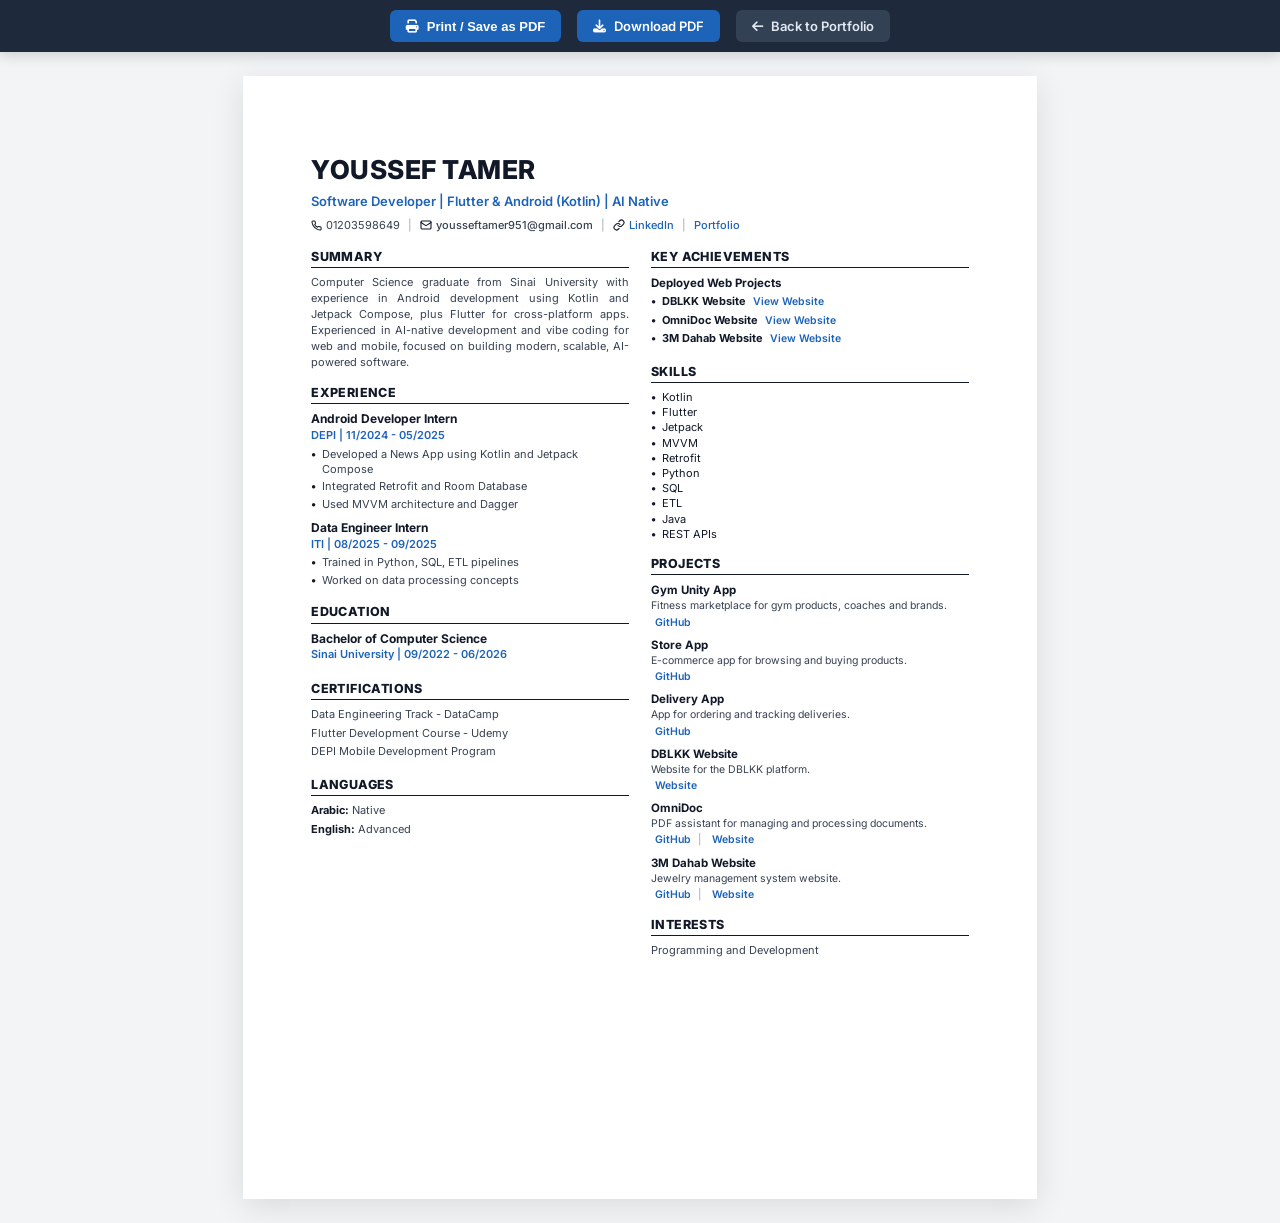
==== cv.html @ bf2a8c10 "feat: update CV with new resume, add printable cv.html, generated PDF, and update portfolio data" ====
<!DOCTYPE html>
<html lang="en">
<head>
  <meta charset="UTF-8">
  <meta name="viewport" content="width=device-width, initial-scale=1.0">
  <title>Youssef Tamer - CV / Resume</title>
  <link rel="preconnect" href="https://fonts.googleapis.com">
  <link rel="preconnect" href="https://fonts.gstatic.com" crossorigin>
  <link href="https://fonts.googleapis.com/css2?family=Inter:wght@400;500;600;700;800&display=swap" rel="stylesheet">
  <link rel="stylesheet" href="https://cdnjs.cloudflare.com/ajax/libs/font-awesome/6.4.0/css/all.min.css">
  <style>
    :root {
      --primary: #1d63b8;
      --primary-hover: #154c8f;
      --text-dark: #111827;
      --text-muted: #374151;
      --border-dark: #111827;
      --border-light: #e5e7eb;
      --bg: #ffffff;
    }

    * {
      box-sizing: border-box;
      margin: 0;
      padding: 0;
    }

    body {
      font-family: 'Inter', -apple-system, BlinkMacSystemFont, 'Segoe UI', Roboto, sans-serif;
      background-color: #f3f4f6;
      color: var(--text-dark);
      line-height: 1.4;
      font-size: 11.5px;
      -webkit-font-smoothing: antialiased;
    }

    /* Floating action toolbar for web view */
    .action-toolbar {
      position: sticky;
      top: 0;
      z-index: 100;
      background: #1e293b;
      color: #fff;
      padding: 10px 20px;
      display: flex;
      justify-content: center;
      gap: 16px;
      box-shadow: 0 4px 12px rgba(0,0,0,0.15);
    }

    .action-btn {
      display: inline-flex;
      align-items: center;
      gap: 8px;
      padding: 7px 16px;
      border-radius: 6px;
      font-size: 13px;
      font-weight: 600;
      text-decoration: none;
      cursor: pointer;
      border: none;
      transition: all 0.2s ease;
    }

    .btn-primary {
      background: var(--primary);
      color: #fff;
    }

    .btn-primary:hover {
      background: var(--primary-hover);
    }

    .btn-secondary {
      background: #334155;
      color: #e2e8f0;
    }

    .btn-secondary:hover {
      background: #475569;
    }

    /* CV Document Container */
    .page-container {
      width: 210mm;
      min-height: 297mm;
      margin: 24px auto;
      background: #ffffff;
      padding: 20mm 18mm;
      box-shadow: 0 8px 30px rgba(0, 0, 0, 0.1);
      position: relative;
    }

    /* Header Section */
    .cv-header {
      margin-bottom: 14px;
    }

    .cv-name {
      font-size: 26px;
      font-weight: 800;
      letter-spacing: 0.5px;
      color: var(--text-dark);
      margin-bottom: 4px;
      text-transform: uppercase;
    }

    .cv-subtitle {
      font-size: 13px;
      font-weight: 600;
      color: var(--primary);
      margin-bottom: 8px;
    }

    .cv-contact {
      display: flex;
      flex-wrap: wrap;
      align-items: center;
      gap: 8px;
      font-size: 11px;
      color: var(--text-muted);
    }

    .cv-contact .sep {
      color: #9ca3af;
    }

    .cv-contact a {
      color: var(--primary);
      text-decoration: none;
      font-weight: 500;
    }

    .cv-contact a:hover {
      text-decoration: underline;
    }

    .cv-contact i {
      font-size: 11px;
      margin-right: 2px;
      color: var(--text-dark);
    }

    .cv-icon {
      display: inline-block;
      vertical-align: -1.5px;
      margin-right: 4px;
      color: var(--text-dark);
    }

    /* Two-Column Grid */
    .cv-grid {
      display: grid;
      grid-template-columns: 1fr 1fr;
      column-gap: 22px;
    }

    .column {
      display: flex;
      flex-direction: column;
      gap: 13px;
    }

    /* Section Styling */
    .section-title {
      font-size: 12.5px;
      font-weight: 800;
      text-transform: uppercase;
      letter-spacing: 0.4px;
      color: var(--text-dark);
      padding-bottom: 2px;
      border-bottom: 1.5px solid var(--border-dark);
      margin-bottom: 7px;
    }

    /* Summary */
    .summary-text {
      font-size: 11px;
      line-height: 1.45;
      color: var(--text-muted);
      text-align: justify;
    }

    /* Experience Items */
    .exp-item {
      margin-bottom: 8px;
    }

    .exp-item:last-child {
      margin-bottom: 0;
    }

    .item-title {
      font-size: 12px;
      font-weight: 700;
      color: var(--text-dark);
    }

    .item-meta {
      font-size: 11px;
      font-weight: 600;
      color: var(--primary);
      margin-bottom: 3px;
    }

    .item-bullets {
      list-style-type: none;
      padding-left: 0;
    }

    .item-bullets li {
      position: relative;
      padding-left: 11px;
      font-size: 11px;
      line-height: 1.4;
      color: var(--text-muted);
      margin-bottom: 2px;
    }

    .item-bullets li::before {
      content: "•";
      position: absolute;
      left: 0;
      color: var(--text-dark);
      font-weight: bold;
    }

    /* Education */
    .edu-item {
      margin-bottom: 4px;
    }

    /* Certifications & Languages & Interests */
    .simple-list {
      list-style: none;
      padding: 0;
    }

    .simple-list li {
      font-size: 11px;
      line-height: 1.45;
      color: var(--text-muted);
      margin-bottom: 2.5px;
    }

    .simple-list li strong {
      color: var(--text-dark);
    }

    /* Key Achievements */
    .subheading {
      font-size: 11.5px;
      font-weight: 700;
      color: var(--text-dark);
      margin-bottom: 3px;
    }

    .achievement-list {
      list-style: none;
      padding: 0;
    }

    .achievement-list li {
      position: relative;
      padding-left: 11px;
      font-size: 11px;
      line-height: 1.45;
      color: var(--text-dark);
      margin-bottom: 2.5px;
    }

    .achievement-list li::before {
      content: "•";
      position: absolute;
      left: 0;
      color: var(--text-dark);
      font-weight: bold;
    }

    .achievement-list a, .proj-links a {
      color: var(--primary);
      text-decoration: none;
      font-size: 10.5px;
      font-weight: 600;
      margin-left: 4px;
    }

    .achievement-list a:hover, .proj-links a:hover {
      text-decoration: underline;
    }

    /* Skills List */
    .skills-list {
      list-style: none;
      padding: 0;
    }

    .skills-list li {
      position: relative;
      padding-left: 11px;
      font-size: 11px;
      line-height: 1.38;
      color: var(--text-dark);
    }

    .skills-list li::before {
      content: "•";
      position: absolute;
      left: 0;
      color: var(--text-dark);
      font-weight: bold;
    }

    /* Projects */
    .proj-item {
      margin-bottom: 6.5px;
    }

    .proj-item:last-child {
      margin-bottom: 0;
    }

    .proj-title {
      font-size: 11.5px;
      font-weight: 700;
      color: var(--text-dark);
    }

    .proj-desc {
      font-size: 10.5px;
      color: var(--text-muted);
      line-height: 1.35;
      margin: 1px 0 2px 0;
    }

    .proj-links {
      font-size: 10.5px;
    }

    .proj-links .sep {
      color: #9ca3af;
      margin: 0 4px;
    }

    /* Print media styles */
    @media print {
      body {
        background: #ffffff;
        font-size: 10.5pt;
      }

      .action-toolbar {
        display: none !important;
      }

      .page-container {
        width: 100% !important;
        margin: 0 !important;
        padding: 12mm 14mm !important;
        box-shadow: none !important;
        border: none !important;
      }

      @page {
        size: A4 portrait;
        margin: 0;
      }
    }
  </style>
</head>
<body>

  <!-- Screen Toolbar -->
  <div class="action-toolbar">
    <button class="action-btn btn-primary" onclick="window.print()">
      <i class="fa-solid fa-print"></i> Print / Save as PDF
    </button>
    <a href="Youssef_Tamer_CV.pdf" class="action-btn btn-primary" download="Youssef_Tamer_CV.pdf">
      <i class="fa-solid fa-download"></i> Download PDF
    </a>
    <a href="index.html" class="action-btn btn-secondary">
      <i class="fa-solid fa-arrow-left"></i> Back to Portfolio
    </a>
  </div>

  <div class="page-container">
    <!-- Header -->
    <header class="cv-header">
      <h1 class="cv-name">Youssef Tamer</h1>
      <div class="cv-subtitle">Software Developer | Flutter & Android (Kotlin) | AI Native</div>
      <div class="cv-contact">
        <span><svg class="cv-icon" width="11" height="11" viewBox="0 0 24 24" fill="none" stroke="currentColor" stroke-width="2.2" stroke-linecap="round" stroke-linejoin="round"><path d="M22 16.92v3a2 2 0 0 1-2.18 2 19.79 19.79 0 0 1-8.63-3.07 19.5 19.5 0 0 1-6-6 19.79 19.79 0 0 1-3.07-8.67A2 2 0 0 1 4.11 2h3a2 2 0 0 1 2 1.72 12.84 12.84 0 0 0 .7 2.81 2 2 0 0 1-.45 2.11L8.09 9.91a16 16 0 0 0 6 6l1.27-1.27a2 2 0 0 1 2.11-.45 12.84 12.84 0 0 0 2.81.7A2 2 0 0 1 22 16.92z"></path></svg>01203598649</span>
        <span class="sep">|</span>
        <span><svg class="cv-icon" width="12" height="12" viewBox="0 0 24 24" fill="none" stroke="currentColor" stroke-width="2.2" stroke-linecap="round" stroke-linejoin="round"><rect width="20" height="16" x="2" y="4" rx="2"></rect><path d="m22 7-8.97 5.7a1.94 1.94 0 0 1-2.06 0L2 7"></path></svg><a href="mailto:yousseftamer951@gmail.com" style="color: inherit; text-decoration: none;">yousseftamer951@gmail.com</a></span>
        <span class="sep">|</span>
        <span><svg class="cv-icon" width="12" height="12" viewBox="0 0 24 24" fill="none" stroke="currentColor" stroke-width="2.2" stroke-linecap="round" stroke-linejoin="round"><path d="M10 13a5 5 0 0 0 7.54.54l3-3a5 5 0 0 0-7.07-7.07l-1.72 1.71"></path><path d="M14 11a5 5 0 0 0-7.54-.54l-3 3a5 5 0 0 0 7.07 7.07l1.71-1.71"></path></svg><a href="https://www.linkedin.com/in/youssef-tamer-169827248" target="_blank">LinkedIn</a></span>
        <span class="sep">|</span>
        <span><a href="index.html" target="_blank">Portfolio</a></span>
      </div>
    </header>

    <!-- Two-Column Layout -->
    <div class="cv-grid">
      <!-- Left Column -->
      <div class="column">
        <!-- Summary -->
        <section>
          <h2 class="section-title">Summary</h2>
          <p class="summary-text">
            Computer Science graduate from Sinai University with experience in Android development using Kotlin and Jetpack Compose, plus Flutter for cross-platform apps. Experienced in AI-native development and vibe coding for web and mobile, focused on building modern, scalable, AI-powered software.
          </p>
        </section>

        <!-- Experience -->
        <section>
          <h2 class="section-title">Experience</h2>
          
          <div class="exp-item">
            <div class="item-title">Android Developer Intern</div>
            <div class="item-meta">DEPI | 11/2024 - 05/2025</div>
            <ul class="item-bullets">
              <li>Developed a News App using Kotlin and Jetpack Compose</li>
              <li>Integrated Retrofit and Room Database</li>
              <li>Used MVVM architecture and Dagger</li>
            </ul>
          </div>

          <div class="exp-item">
            <div class="item-title">Data Engineer Intern</div>
            <div class="item-meta">ITI | 08/2025 - 09/2025</div>
            <ul class="item-bullets">
              <li>Trained in Python, SQL, ETL pipelines</li>
              <li>Worked on data processing concepts</li>
            </ul>
          </div>
        </section>

        <!-- Education -->
        <section>
          <h2 class="section-title">Education</h2>
          <div class="edu-item">
            <div class="item-title">Bachelor of Computer Science</div>
            <div class="item-meta">Sinai University | 09/2022 - 06/2026</div>
          </div>
        </section>

        <!-- Certifications -->
        <section>
          <h2 class="section-title">Certifications</h2>
          <ul class="simple-list">
            <li>Data Engineering Track - DataCamp</li>
            <li>Flutter Development Course - Udemy</li>
            <li>DEPI Mobile Development Program</li>
          </ul>
        </section>

        <!-- Languages -->
        <section>
          <h2 class="section-title">Languages</h2>
          <ul class="simple-list">
            <li><strong>Arabic:</strong> Native</li>
            <li><strong>English:</strong> Advanced</li>
          </ul>
        </section>
      </div>

      <!-- Right Column -->
      <div class="column">
        <!-- Key Achievements -->
        <section>
          <h2 class="section-title">Key Achievements</h2>
          <div class="subheading">Deployed Web Projects</div>
          <ul class="achievement-list">
            <li><strong>DBLKK Website</strong> <a href="https://dblkk-eg.vercel.app/" target="_blank">View Website</a></li>
            <li><strong>OmniDoc Website</strong> <a href="https://tayson202.github.io/pdf-assist/" target="_blank">View Website</a></li>
            <li><strong>3M Dahab Website</strong> <a href="https://jewelry-management-system-backend.vercel.app" target="_blank">View Website</a></li>
          </ul>
        </section>

        <!-- Skills -->
        <section>
          <h2 class="section-title">Skills</h2>
          <ul class="skills-list">
            <li>Kotlin</li>
            <li>Flutter</li>
            <li>Jetpack</li>
            <li>MVVM</li>
            <li>Retrofit</li>
            <li>Python</li>
            <li>SQL</li>
            <li>ETL</li>
            <li>Java</li>
            <li>REST APIs</li>
          </ul>
        </section>

        <!-- Projects -->
        <section>
          <h2 class="section-title">Projects</h2>

          <div class="proj-item">
            <div class="proj-title">Gym Unity App</div>
            <p class="proj-desc">Fitness marketplace for gym products, coaches and brands.</p>
            <div class="proj-links">
              <a href="https://github.com/tayson202" target="_blank">GitHub</a>
            </div>
          </div>

          <div class="proj-item">
            <div class="proj-title">Store App</div>
            <p class="proj-desc">E-commerce app for browsing and buying products.</p>
            <div class="proj-links">
              <a href="https://github.com/tayson202" target="_blank">GitHub</a>
            </div>
          </div>

          <div class="proj-item">
            <div class="proj-title">Delivery App</div>
            <p class="proj-desc">App for ordering and tracking deliveries.</p>
            <div class="proj-links">
              <a href="https://github.com/tayson202" target="_blank">GitHub</a>
            </div>
          </div>

          <div class="proj-item">
            <div class="proj-title">DBLKK Website</div>
            <p class="proj-desc">Website for the DBLKK platform.</p>
            <div class="proj-links">
              <a href="https://dblkk-eg.vercel.app/" target="_blank">Website</a>
            </div>
          </div>

          <div class="proj-item">
            <div class="proj-title">OmniDoc</div>
            <p class="proj-desc">PDF assistant for managing and processing documents.</p>
            <div class="proj-links">
              <a href="https://github.com/tayson202/pdf-assist" target="_blank">GitHub</a>
              <span class="sep">|</span>
              <a href="https://tayson202.github.io/pdf-assist/" target="_blank">Website</a>
            </div>
          </div>

          <div class="proj-item">
            <div class="proj-title">3M Dahab Website</div>
            <p class="proj-desc">Jewelry management system website.</p>
            <div class="proj-links">
              <a href="https://github.com/tayson202" target="_blank">GitHub</a>
              <span class="sep">|</span>
              <a href="https://jewelry-management-system-backend.vercel.app" target="_blank">Website</a>
            </div>
          </div>
        </section>

        <!-- Interests -->
        <section>
          <h2 class="section-title">Interests</h2>
          <p class="summary-text">Programming and Development</p>
        </section>
      </div>
    </div>
  </div>

</body>
</html>
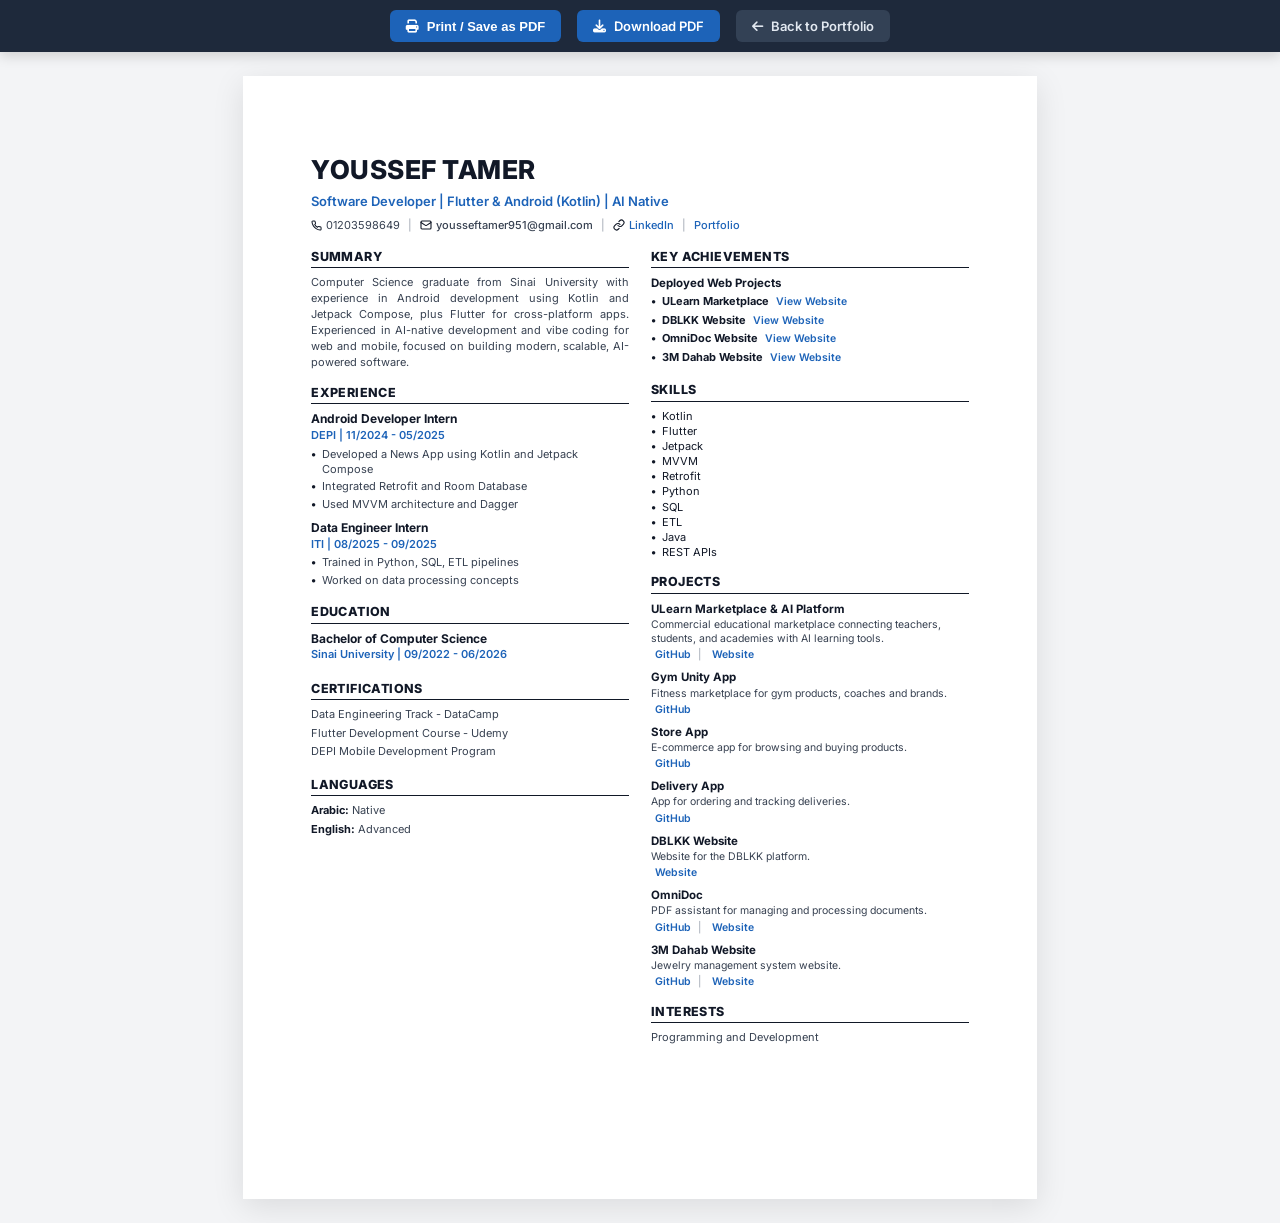
==== commit 1a980956: "Add ULearn educational marketplace project and assets to portfolio and CV" ====
--- a/cv.html
+++ b/cv.html
@@ -471,6 +471,7 @@
           <h2 class="section-title">Key Achievements</h2>
           <div class="subheading">Deployed Web Projects</div>
           <ul class="achievement-list">
+            <li><strong>ULearn Marketplace</strong> <a href="https://ul-theta.vercel.app" target="_blank">View Website</a></li>
             <li><strong>DBLKK Website</strong> <a href="https://dblkk-eg.vercel.app/" target="_blank">View Website</a></li>
             <li><strong>OmniDoc Website</strong> <a href="https://tayson202.github.io/pdf-assist/" target="_blank">View Website</a></li>
             <li><strong>3M Dahab Website</strong> <a href="https://jewelry-management-system-backend.vercel.app" target="_blank">View Website</a></li>
@@ -499,6 +500,16 @@
           <h2 class="section-title">Projects</h2>
 
           <div class="proj-item">
+            <div class="proj-title">ULearn Marketplace & AI Platform</div>
+            <p class="proj-desc">Commercial educational marketplace connecting teachers, students, and academies with AI learning tools.</p>
+            <div class="proj-links">
+              <a href="https://github.com/tayson202" target="_blank">GitHub</a>
+              <span class="sep">|</span>
+              <a href="https://ul-theta.vercel.app" target="_blank">Website</a>
+            </div>
+          </div>
+
+          <div class="proj-item">
             <div class="proj-title">Gym Unity App</div>
             <p class="proj-desc">Fitness marketplace for gym products, coaches and brands.</p>
             <div class="proj-links">
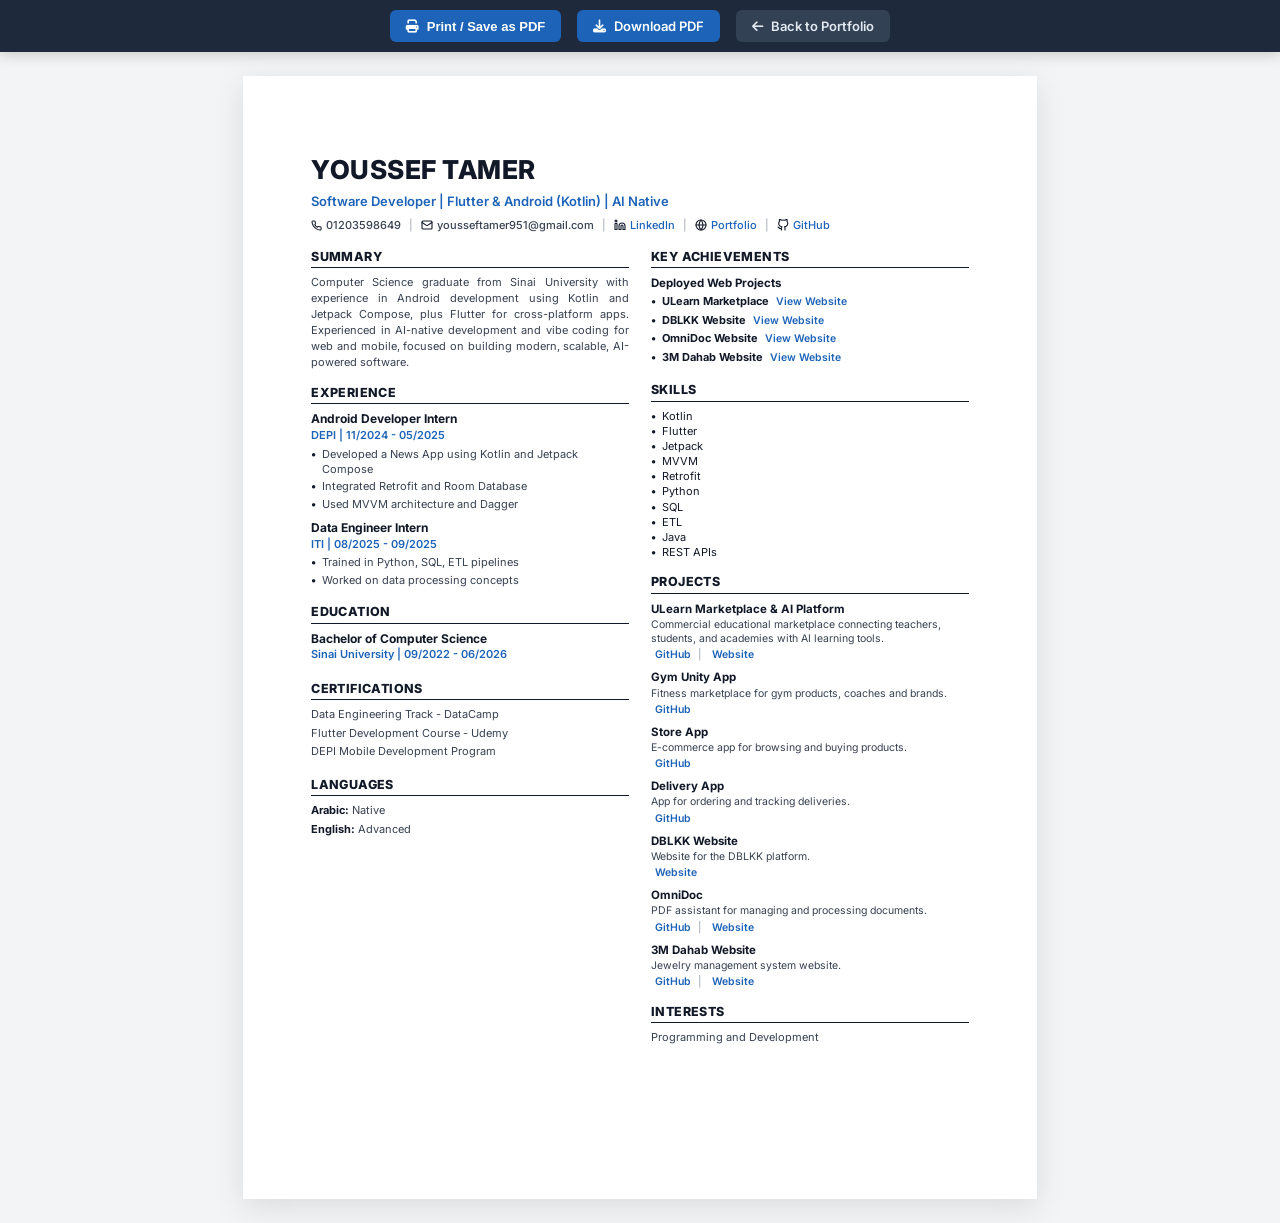
==== commit 4089cc8b: "fix(cv): fix portfolio & linkedin links and regenerate CV PDF" ====
--- a/cv.html
+++ b/cv.html
@@ -389,13 +389,15 @@
       <h1 class="cv-name">Youssef Tamer</h1>
       <div class="cv-subtitle">Software Developer | Flutter & Android (Kotlin) | AI Native</div>
       <div class="cv-contact">
-        <span><svg class="cv-icon" width="11" height="11" viewBox="0 0 24 24" fill="none" stroke="currentColor" stroke-width="2.2" stroke-linecap="round" stroke-linejoin="round"><path d="M22 16.92v3a2 2 0 0 1-2.18 2 19.79 19.79 0 0 1-8.63-3.07 19.5 19.5 0 0 1-6-6 19.79 19.79 0 0 1-3.07-8.67A2 2 0 0 1 4.11 2h3a2 2 0 0 1 2 1.72 12.84 12.84 0 0 0 .7 2.81 2 2 0 0 1-.45 2.11L8.09 9.91a16 16 0 0 0 6 6l1.27-1.27a2 2 0 0 1 2.11-.45 12.84 12.84 0 0 0 2.81.7A2 2 0 0 1 22 16.92z"></path></svg>01203598649</span>
+        <span><a href="tel:01203598649" style="color: inherit; text-decoration: none;"><svg class="cv-icon" width="11" height="11" viewBox="0 0 24 24" fill="none" stroke="currentColor" stroke-width="2.2" stroke-linecap="round" stroke-linejoin="round"><path d="M22 16.92v3a2 2 0 0 1-2.18 2 19.79 19.79 0 0 1-8.63-3.07 19.5 19.5 0 0 1-6-6 19.79 19.79 0 0 1-3.07-8.67A2 2 0 0 1 4.11 2h3a2 2 0 0 1 2 1.72 12.84 12.84 0 0 0 .7 2.81 2 2 0 0 1-.45 2.11L8.09 9.91a16 16 0 0 0 6 6l1.27-1.27a2 2 0 0 1 2.11-.45 12.84 12.84 0 0 0 2.81.7A2 2 0 0 1 22 16.92z"></path></svg>01203598649</a></span>
         <span class="sep">|</span>
-        <span><svg class="cv-icon" width="12" height="12" viewBox="0 0 24 24" fill="none" stroke="currentColor" stroke-width="2.2" stroke-linecap="round" stroke-linejoin="round"><rect width="20" height="16" x="2" y="4" rx="2"></rect><path d="m22 7-8.97 5.7a1.94 1.94 0 0 1-2.06 0L2 7"></path></svg><a href="mailto:yousseftamer951@gmail.com" style="color: inherit; text-decoration: none;">yousseftamer951@gmail.com</a></span>
+        <span><a href="mailto:yousseftamer951@gmail.com" style="color: inherit; text-decoration: none;"><svg class="cv-icon" width="12" height="12" viewBox="0 0 24 24" fill="none" stroke="currentColor" stroke-width="2.2" stroke-linecap="round" stroke-linejoin="round"><rect width="20" height="16" x="2" y="4" rx="2"></rect><path d="m22 7-8.97 5.7a1.94 1.94 0 0 1-2.06 0L2 7"></path></svg>yousseftamer951@gmail.com</a></span>
         <span class="sep">|</span>
-        <span><svg class="cv-icon" width="12" height="12" viewBox="0 0 24 24" fill="none" stroke="currentColor" stroke-width="2.2" stroke-linecap="round" stroke-linejoin="round"><path d="M10 13a5 5 0 0 0 7.54.54l3-3a5 5 0 0 0-7.07-7.07l-1.72 1.71"></path><path d="M14 11a5 5 0 0 0-7.54-.54l-3 3a5 5 0 0 0 7.07 7.07l1.71-1.71"></path></svg><a href="https://www.linkedin.com/in/youssef-tamer-169827248" target="_blank">LinkedIn</a></span>
+        <span><a href="https://www.linkedin.com/in/youssef-tamer-169827248/" id="cv-linkedin-link" target="_blank" rel="noopener noreferrer"><svg class="cv-icon" width="12" height="12" viewBox="0 0 24 24" fill="none" stroke="currentColor" stroke-width="2.2" stroke-linecap="round" stroke-linejoin="round"><path d="M16 8a6 6 0 0 1 6 6v7h-4v-7a2 2 0 0 0-2-2 2 2 0 0 0-2 2v7h-4v-7a6 6 0 0 1 6-6z"></path><rect width="4" height="12" x="2" y="9"></rect><circle cx="4" cy="4" r="2"></circle></svg>LinkedIn</a></span>
         <span class="sep">|</span>
-        <span><a href="index.html" target="_blank">Portfolio</a></span>
+        <span><a href="https://tayson202.github.io/portfolio/" target="_blank" rel="noopener noreferrer"><svg class="cv-icon" width="12" height="12" viewBox="0 0 24 24" fill="none" stroke="currentColor" stroke-width="2.2" stroke-linecap="round" stroke-linejoin="round"><circle cx="12" cy="12" r="10"></circle><line x1="2" y1="12" x2="22" y2="12"></line><path d="M12 2a15.3 15.3 0 0 1 4 10 15.3 15.3 0 0 1-4 10 15.3 15.3 0 0 1-4-10 15.3 15.3 0 0 1 4-10z"></path></svg>Portfolio</a></span>
+        <span class="sep">|</span>
+        <span><a href="https://github.com/tayson202" target="_blank" rel="noopener noreferrer"><svg class="cv-icon" width="12" height="12" viewBox="0 0 24 24" fill="none" stroke="currentColor" stroke-width="2.2" stroke-linecap="round" stroke-linejoin="round"><path d="M9 19c-5 1.5-5-2.5-7-3m14 6v-3.87a3.37 3.37 0 0 0-.94-2.61c3.14-.35 6.44-1.54 6.44-7A5.44 5.44 0 0 0 20 4.77 5.07 5.07 0 0 0 19.91 1S18.73.65 16 2.48a13.38 13.38 0 0 0-7 0C6.27.65 5.09 1 5.09 1A5.07 5.07 0 0 0 5 4.77a5.44 5.44 0 0 0-1.5 3.78c0 5.42 3.3 6.61 6.44 7A3.37 3.37 0 0 0 9 18.13V22"></path></svg>GitHub</a></span>
       </div>
     </header>
 
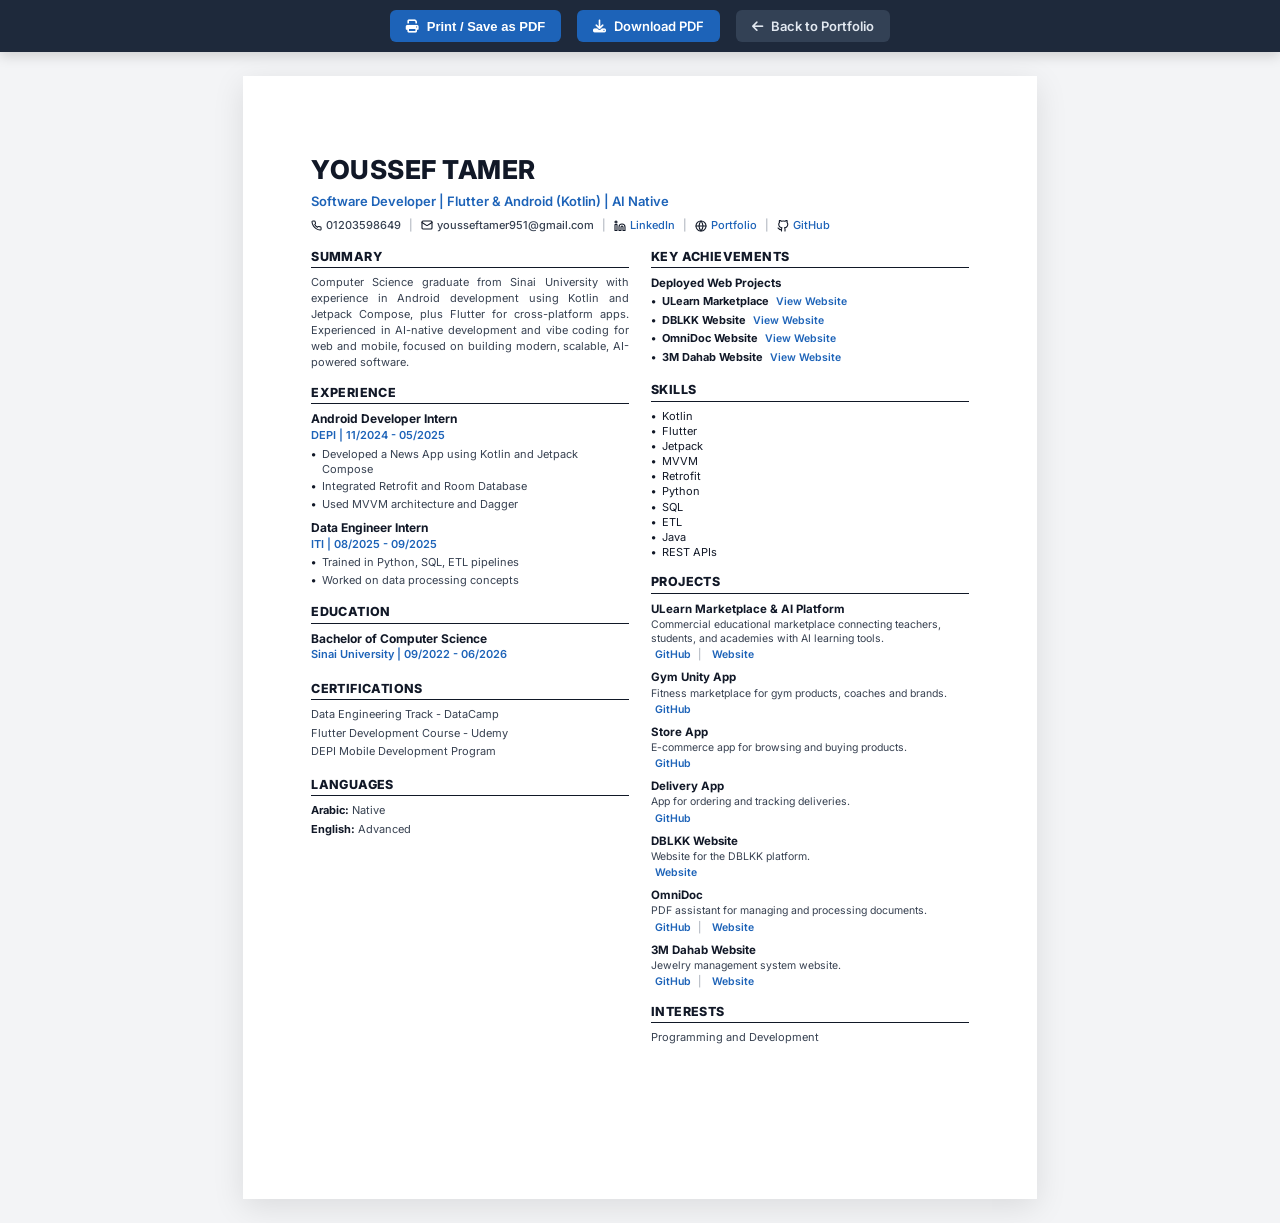
==== commit cd432df4: "fix(pdf): eliminate overlapping SVG link annotations in downloaded CV PDF" ====
--- a/cv.html
+++ b/cv.html
@@ -148,6 +148,12 @@
       color: var(--text-dark);
     }
 
+    .contact-link-wrapper {
+      display: inline-flex;
+      align-items: center;
+      cursor: pointer;
+    }
+
     /* Two-Column Grid */
     .cv-grid {
       display: grid;
@@ -389,15 +395,15 @@
       <h1 class="cv-name">Youssef Tamer</h1>
       <div class="cv-subtitle">Software Developer | Flutter & Android (Kotlin) | AI Native</div>
       <div class="cv-contact">
-        <span><a href="tel:01203598649" style="color: inherit; text-decoration: none;"><svg class="cv-icon" width="11" height="11" viewBox="0 0 24 24" fill="none" stroke="currentColor" stroke-width="2.2" stroke-linecap="round" stroke-linejoin="round"><path d="M22 16.92v3a2 2 0 0 1-2.18 2 19.79 19.79 0 0 1-8.63-3.07 19.5 19.5 0 0 1-6-6 19.79 19.79 0 0 1-3.07-8.67A2 2 0 0 1 4.11 2h3a2 2 0 0 1 2 1.72 12.84 12.84 0 0 0 .7 2.81 2 2 0 0 1-.45 2.11L8.09 9.91a16 16 0 0 0 6 6l1.27-1.27a2 2 0 0 1 2.11-.45 12.84 12.84 0 0 0 2.81.7A2 2 0 0 1 22 16.92z"></path></svg>01203598649</a></span>
+        <span><svg class="cv-icon" width="11" height="11" viewBox="0 0 24 24" fill="none" stroke="currentColor" stroke-width="2.2" stroke-linecap="round" stroke-linejoin="round"><path d="M22 16.92v3a2 2 0 0 1-2.18 2 19.79 19.79 0 0 1-8.63-3.07 19.5 19.5 0 0 1-6-6 19.79 19.79 0 0 1-3.07-8.67A2 2 0 0 1 4.11 2h3a2 2 0 0 1 2 1.72 12.84 12.84 0 0 0 .7 2.81 2 2 0 0 1-.45 2.11L8.09 9.91a16 16 0 0 0 6 6l1.27-1.27a2 2 0 0 1 2.11-.45 12.84 12.84 0 0 0 2.81.7A2 2 0 0 1 22 16.92z"></path></svg><a href="tel:01203598649" style="color: inherit; text-decoration: none;">01203598649</a></span>
         <span class="sep">|</span>
-        <span><a href="mailto:yousseftamer951@gmail.com" style="color: inherit; text-decoration: none;"><svg class="cv-icon" width="12" height="12" viewBox="0 0 24 24" fill="none" stroke="currentColor" stroke-width="2.2" stroke-linecap="round" stroke-linejoin="round"><rect width="20" height="16" x="2" y="4" rx="2"></rect><path d="m22 7-8.97 5.7a1.94 1.94 0 0 1-2.06 0L2 7"></path></svg>yousseftamer951@gmail.com</a></span>
+        <span><svg class="cv-icon" width="12" height="12" viewBox="0 0 24 24" fill="none" stroke="currentColor" stroke-width="2.2" stroke-linecap="round" stroke-linejoin="round"><rect width="20" height="16" x="2" y="4" rx="2"></rect><path d="m22 7-8.97 5.7a1.94 1.94 0 0 1-2.06 0L2 7"></path></svg><a href="mailto:yousseftamer951@gmail.com" style="color: inherit; text-decoration: none;">yousseftamer951@gmail.com</a></span>
         <span class="sep">|</span>
-        <span><a href="https://www.linkedin.com/in/youssef-tamer-169827248/" id="cv-linkedin-link" target="_blank" rel="noopener noreferrer"><svg class="cv-icon" width="12" height="12" viewBox="0 0 24 24" fill="none" stroke="currentColor" stroke-width="2.2" stroke-linecap="round" stroke-linejoin="round"><path d="M16 8a6 6 0 0 1 6 6v7h-4v-7a2 2 0 0 0-2-2 2 2 0 0 0-2 2v7h-4v-7a6 6 0 0 1 6-6z"></path><rect width="4" height="12" x="2" y="9"></rect><circle cx="4" cy="4" r="2"></circle></svg>LinkedIn</a></span>
+        <span class="contact-link-wrapper" onclick="window.open('https://www.linkedin.com/in/youssef-tamer-169827248/', '_blank')"><svg class="cv-icon" width="12" height="12" viewBox="0 0 24 24" fill="none" stroke="currentColor" stroke-width="2.2" stroke-linecap="round" stroke-linejoin="round"><path d="M16 8a6 6 0 0 1 6 6v7h-4v-7a2 2 0 0 0-2-2 2 2 0 0 0-2 2v7h-4v-7a6 6 0 0 1 6-6z"></path><rect width="4" height="12" x="2" y="9"></rect><circle cx="4" cy="4" r="2"></circle></svg><a href="https://www.linkedin.com/in/youssef-tamer-169827248/" id="cv-linkedin-link" target="_blank" rel="noopener noreferrer">LinkedIn</a></span>
         <span class="sep">|</span>
-        <span><a href="https://tayson202.github.io/portfolio/" target="_blank" rel="noopener noreferrer"><svg class="cv-icon" width="12" height="12" viewBox="0 0 24 24" fill="none" stroke="currentColor" stroke-width="2.2" stroke-linecap="round" stroke-linejoin="round"><circle cx="12" cy="12" r="10"></circle><line x1="2" y1="12" x2="22" y2="12"></line><path d="M12 2a15.3 15.3 0 0 1 4 10 15.3 15.3 0 0 1-4 10 15.3 15.3 0 0 1-4-10 15.3 15.3 0 0 1 4-10z"></path></svg>Portfolio</a></span>
+        <span class="contact-link-wrapper" onclick="window.open('https://tayson202.github.io/portfolio/', '_blank')"><svg class="cv-icon" width="12" height="12" viewBox="0 0 24 24" fill="none" stroke="currentColor" stroke-width="2.2" stroke-linecap="round" stroke-linejoin="round"><circle cx="12" cy="12" r="10"></circle><line x1="2" y1="12" x2="22" y2="12"></line><path d="M12 2a15.3 15.3 0 0 1 4 10 15.3 15.3 0 0 1-4 10 15.3 15.3 0 0 1-4-10 15.3 15.3 0 0 1 4-10z"></path></svg><a href="https://tayson202.github.io/portfolio/" target="_blank" rel="noopener noreferrer">Portfolio</a></span>
         <span class="sep">|</span>
-        <span><a href="https://github.com/tayson202" target="_blank" rel="noopener noreferrer"><svg class="cv-icon" width="12" height="12" viewBox="0 0 24 24" fill="none" stroke="currentColor" stroke-width="2.2" stroke-linecap="round" stroke-linejoin="round"><path d="M9 19c-5 1.5-5-2.5-7-3m14 6v-3.87a3.37 3.37 0 0 0-.94-2.61c3.14-.35 6.44-1.54 6.44-7A5.44 5.44 0 0 0 20 4.77 5.07 5.07 0 0 0 19.91 1S18.73.65 16 2.48a13.38 13.38 0 0 0-7 0C6.27.65 5.09 1 5.09 1A5.07 5.07 0 0 0 5 4.77a5.44 5.44 0 0 0-1.5 3.78c0 5.42 3.3 6.61 6.44 7A3.37 3.37 0 0 0 9 18.13V22"></path></svg>GitHub</a></span>
+        <span class="contact-link-wrapper" onclick="window.open('https://github.com/tayson202', '_blank')"><svg class="cv-icon" width="12" height="12" viewBox="0 0 24 24" fill="none" stroke="currentColor" stroke-width="2.2" stroke-linecap="round" stroke-linejoin="round"><path d="M9 19c-5 1.5-5-2.5-7-3m14 6v-3.87a3.37 3.37 0 0 0-.94-2.61c3.14-.35 6.44-1.54 6.44-7A5.44 5.44 0 0 0 20 4.77 5.07 5.07 0 0 0 19.91 1S18.73.65 16 2.48a13.38 13.38 0 0 0-7 0C6.27.65 5.09 1 5.09 1A5.07 5.07 0 0 0 5 4.77a5.44 5.44 0 0 0-1.5 3.78c0 5.42 3.3 6.61 6.44 7A3.37 3.37 0 0 0 9 18.13V22"></path></svg><a href="https://github.com/tayson202" target="_blank" rel="noopener noreferrer">GitHub</a></span>
       </div>
     </header>
 
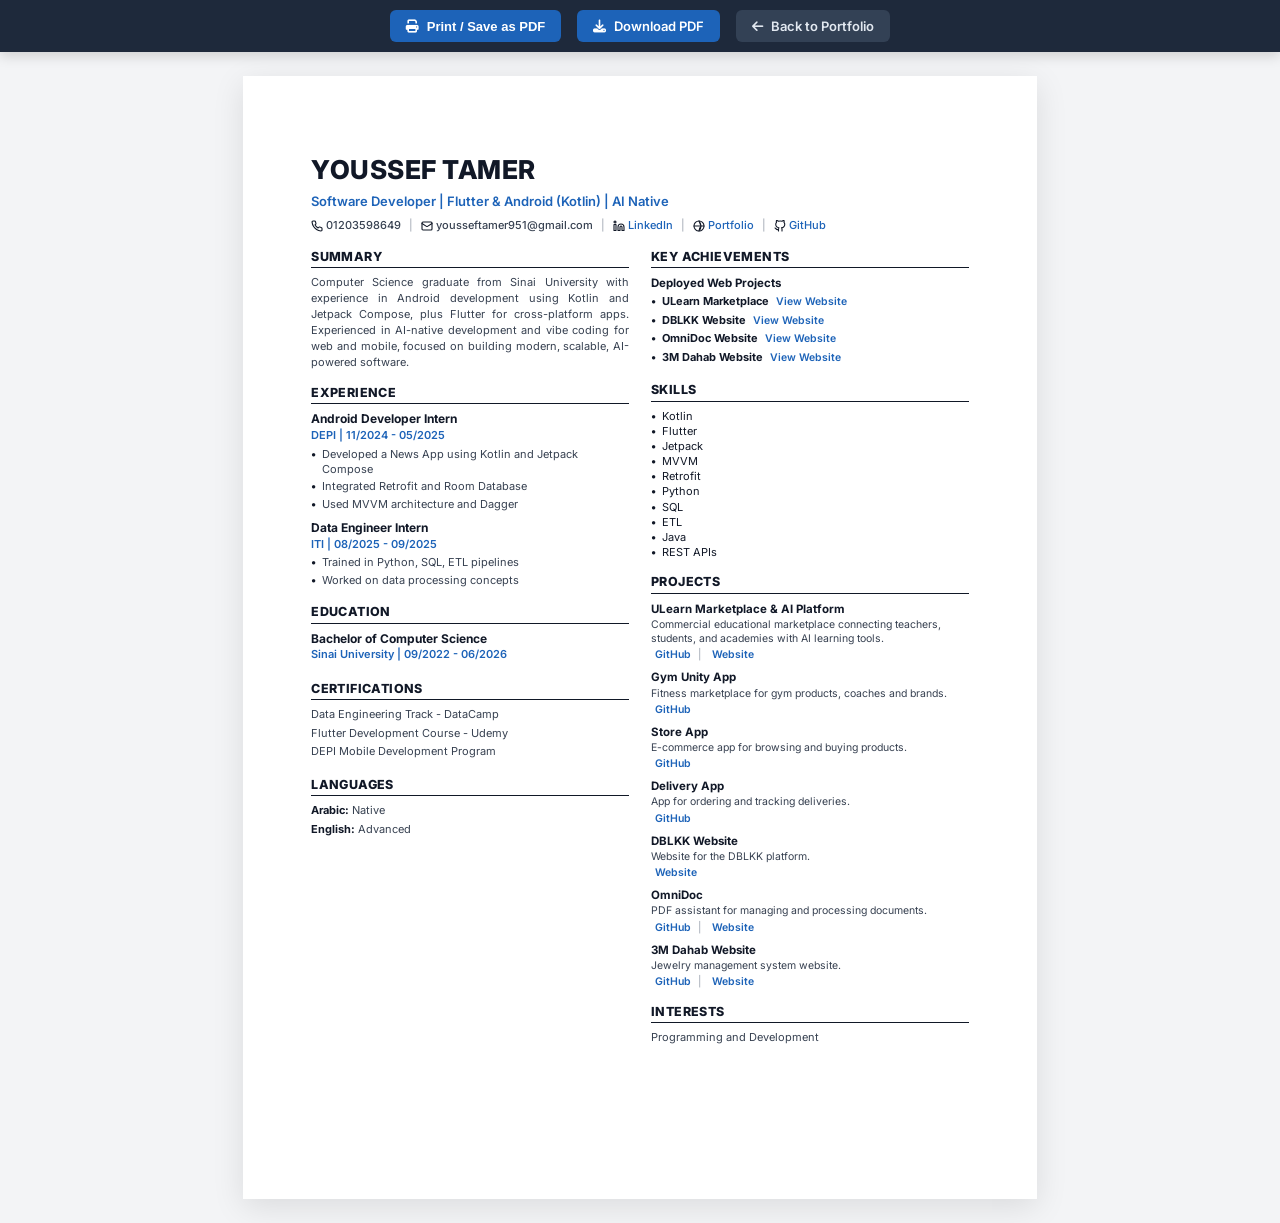
==== commit 1102cd7f: "fix(pdf): make entire icon and text clickable in PDF and add download cache-buster" ====
--- a/cv.html
+++ b/cv.html
@@ -129,29 +129,20 @@
       color: var(--primary);
       text-decoration: none;
       font-weight: 500;
+      display: inline-flex;
+      align-items: center;
+      gap: 3.5px;
     }
 
     .cv-contact a:hover {
       text-decoration: underline;
     }
 
-    .cv-contact i {
-      font-size: 11px;
-      margin-right: 2px;
-      color: var(--text-dark);
-    }
-
-    .cv-icon {
+    .cv-icon-img {
+      width: 11.5px;
+      height: 11.5px;
+      vertical-align: -1px;
       display: inline-block;
-      vertical-align: -1.5px;
-      margin-right: 4px;
-      color: var(--text-dark);
-    }
-
-    .contact-link-wrapper {
-      display: inline-flex;
-      align-items: center;
-      cursor: pointer;
     }
 
     /* Two-Column Grid */
@@ -381,7 +372,7 @@
     <button class="action-btn btn-primary" onclick="window.print()">
       <i class="fa-solid fa-print"></i> Print / Save as PDF
     </button>
-    <a href="Youssef_Tamer_CV.pdf" class="action-btn btn-primary" download="Youssef_Tamer_CV.pdf">
+    <a href="Youssef_Tamer_CV.pdf?v=20261102" class="action-btn btn-primary" download="Youssef_Tamer_CV.pdf">
       <i class="fa-solid fa-download"></i> Download PDF
     </a>
     <a href="index.html" class="action-btn btn-secondary">
@@ -395,15 +386,15 @@
       <h1 class="cv-name">Youssef Tamer</h1>
       <div class="cv-subtitle">Software Developer | Flutter & Android (Kotlin) | AI Native</div>
       <div class="cv-contact">
-        <span><svg class="cv-icon" width="11" height="11" viewBox="0 0 24 24" fill="none" stroke="currentColor" stroke-width="2.2" stroke-linecap="round" stroke-linejoin="round"><path d="M22 16.92v3a2 2 0 0 1-2.18 2 19.79 19.79 0 0 1-8.63-3.07 19.5 19.5 0 0 1-6-6 19.79 19.79 0 0 1-3.07-8.67A2 2 0 0 1 4.11 2h3a2 2 0 0 1 2 1.72 12.84 12.84 0 0 0 .7 2.81 2 2 0 0 1-.45 2.11L8.09 9.91a16 16 0 0 0 6 6l1.27-1.27a2 2 0 0 1 2.11-.45 12.84 12.84 0 0 0 2.81.7A2 2 0 0 1 22 16.92z"></path></svg><a href="tel:01203598649" style="color: inherit; text-decoration: none;">01203598649</a></span>
+        <a href="tel:01203598649" style="color: inherit; text-decoration: none;"><img class="cv-icon-img" src='data:image/svg+xml;utf8,<svg xmlns="http://www.w3.org/2000/svg" width="12" height="12" viewBox="0 0 24 24" fill="none" stroke="%23111827" stroke-width="2.2" stroke-linecap="round" stroke-linejoin="round"><path d="M22 16.92v3a2 2 0 0 1-2.18 2 19.79 19.79 0 0 1-8.63-3.07 19.5 19.5 0 0 1-6-6 19.79 19.79 0 0 1-3.07-8.67A2 2 0 0 1 4.11 2h3a2 2 0 0 1 2 1.72 12.84 12.84 0 0 0 .7 2.81 2 2 0 0 1-.45 2.11L8.09 9.91a16 16 0 0 0 6 6l1.27-1.27a2 2 0 0 1 2.11-.45 12.84 12.84 0 0 0 2.81.7A2 2 0 0 1 22 16.92z"/></svg>' alt="Phone"> 01203598649</a>
         <span class="sep">|</span>
-        <span><svg class="cv-icon" width="12" height="12" viewBox="0 0 24 24" fill="none" stroke="currentColor" stroke-width="2.2" stroke-linecap="round" stroke-linejoin="round"><rect width="20" height="16" x="2" y="4" rx="2"></rect><path d="m22 7-8.97 5.7a1.94 1.94 0 0 1-2.06 0L2 7"></path></svg><a href="mailto:yousseftamer951@gmail.com" style="color: inherit; text-decoration: none;">yousseftamer951@gmail.com</a></span>
+        <a href="mailto:yousseftamer951@gmail.com" style="color: inherit; text-decoration: none;"><img class="cv-icon-img" src='data:image/svg+xml;utf8,<svg xmlns="http://www.w3.org/2000/svg" width="12" height="12" viewBox="0 0 24 24" fill="none" stroke="%23111827" stroke-width="2.2" stroke-linecap="round" stroke-linejoin="round"><rect width="20" height="16" x="2" y="4" rx="2"/><path d="m22 7-8.97 5.7a1.94 1.94 0 0 1-2.06 0L2 7"/></svg>' alt="Email"> yousseftamer951@gmail.com</a>
         <span class="sep">|</span>
-        <span class="contact-link-wrapper" onclick="window.open('https://www.linkedin.com/in/youssef-tamer-169827248/', '_blank')"><svg class="cv-icon" width="12" height="12" viewBox="0 0 24 24" fill="none" stroke="currentColor" stroke-width="2.2" stroke-linecap="round" stroke-linejoin="round"><path d="M16 8a6 6 0 0 1 6 6v7h-4v-7a2 2 0 0 0-2-2 2 2 0 0 0-2 2v7h-4v-7a6 6 0 0 1 6-6z"></path><rect width="4" height="12" x="2" y="9"></rect><circle cx="4" cy="4" r="2"></circle></svg><a href="https://www.linkedin.com/in/youssef-tamer-169827248/" id="cv-linkedin-link" target="_blank" rel="noopener noreferrer">LinkedIn</a></span>
+        <a href="https://www.linkedin.com/in/youssef-tamer-169827248/" id="cv-linkedin-link" target="_blank" rel="noopener noreferrer"><img class="cv-icon-img" src='data:image/svg+xml;utf8,<svg xmlns="http://www.w3.org/2000/svg" width="12" height="12" viewBox="0 0 24 24" fill="none" stroke="%23111827" stroke-width="2.2" stroke-linecap="round" stroke-linejoin="round"><path d="M16 8a6 6 0 0 1 6 6v7h-4v-7a2 2 0 0 0-2-2 2 2 0 0 0-2 2v7h-4v-7a6 6 0 0 1 6-6z"/><rect width="4" height="12" x="2" y="9"/><circle cx="4" cy="4" r="2"/></svg>' alt="LinkedIn"> LinkedIn</a>
         <span class="sep">|</span>
-        <span class="contact-link-wrapper" onclick="window.open('https://tayson202.github.io/portfolio/', '_blank')"><svg class="cv-icon" width="12" height="12" viewBox="0 0 24 24" fill="none" stroke="currentColor" stroke-width="2.2" stroke-linecap="round" stroke-linejoin="round"><circle cx="12" cy="12" r="10"></circle><line x1="2" y1="12" x2="22" y2="12"></line><path d="M12 2a15.3 15.3 0 0 1 4 10 15.3 15.3 0 0 1-4 10 15.3 15.3 0 0 1-4-10 15.3 15.3 0 0 1 4-10z"></path></svg><a href="https://tayson202.github.io/portfolio/" target="_blank" rel="noopener noreferrer">Portfolio</a></span>
+        <a href="https://tayson202.github.io/portfolio/" target="_blank" rel="noopener noreferrer"><img class="cv-icon-img" src='data:image/svg+xml;utf8,<svg xmlns="http://www.w3.org/2000/svg" width="12" height="12" viewBox="0 0 24 24" fill="none" stroke="%23111827" stroke-width="2.2" stroke-linecap="round" stroke-linejoin="round"><circle cx="12" cy="12" r="10"/><line x1="2" y1="12" x2="22" y2="12"/><path d="M12 2a15.3 15.3 0 0 1 4 10 15.3 15.3 0 0 1-4 10 15.3 15.3 0 0 1 4-10z"/></svg>' alt="Portfolio"> Portfolio</a>
         <span class="sep">|</span>
-        <span class="contact-link-wrapper" onclick="window.open('https://github.com/tayson202', '_blank')"><svg class="cv-icon" width="12" height="12" viewBox="0 0 24 24" fill="none" stroke="currentColor" stroke-width="2.2" stroke-linecap="round" stroke-linejoin="round"><path d="M9 19c-5 1.5-5-2.5-7-3m14 6v-3.87a3.37 3.37 0 0 0-.94-2.61c3.14-.35 6.44-1.54 6.44-7A5.44 5.44 0 0 0 20 4.77 5.07 5.07 0 0 0 19.91 1S18.73.65 16 2.48a13.38 13.38 0 0 0-7 0C6.27.65 5.09 1 5.09 1A5.07 5.07 0 0 0 5 4.77a5.44 5.44 0 0 0-1.5 3.78c0 5.42 3.3 6.61 6.44 7A3.37 3.37 0 0 0 9 18.13V22"></path></svg><a href="https://github.com/tayson202" target="_blank" rel="noopener noreferrer">GitHub</a></span>
+        <a href="https://github.com/tayson202" target="_blank" rel="noopener noreferrer"><img class="cv-icon-img" src='data:image/svg+xml;utf8,<svg xmlns="http://www.w3.org/2000/svg" width="12" height="12" viewBox="0 0 24 24" fill="none" stroke="%23111827" stroke-width="2.2" stroke-linecap="round" stroke-linejoin="round"><path d="M9 19c-5 1.5-5-2.5-7-3m14 6v-3.87a3.37 3.37 0 0 0-.94-2.61c3.14-.35 6.44-1.54 6.44-7A5.44 5.44 0 0 0 20 4.77 5.07 5.07 0 0 0 19.91 1S18.73.65 16 2.48a13.38 13.38 0 0 0-7 0C6.27.65 5.09 1 5.09 1A5.07 5.07 0 0 0 5 4.77a5.44 5.44 0 0 0-1.5 3.78c0 5.42 3.3 6.61 6.44 7A3.37 3.37 0 0 0 9 18.13V22"/></svg>' alt="GitHub"> GitHub</a>
       </div>
     </header>
 
